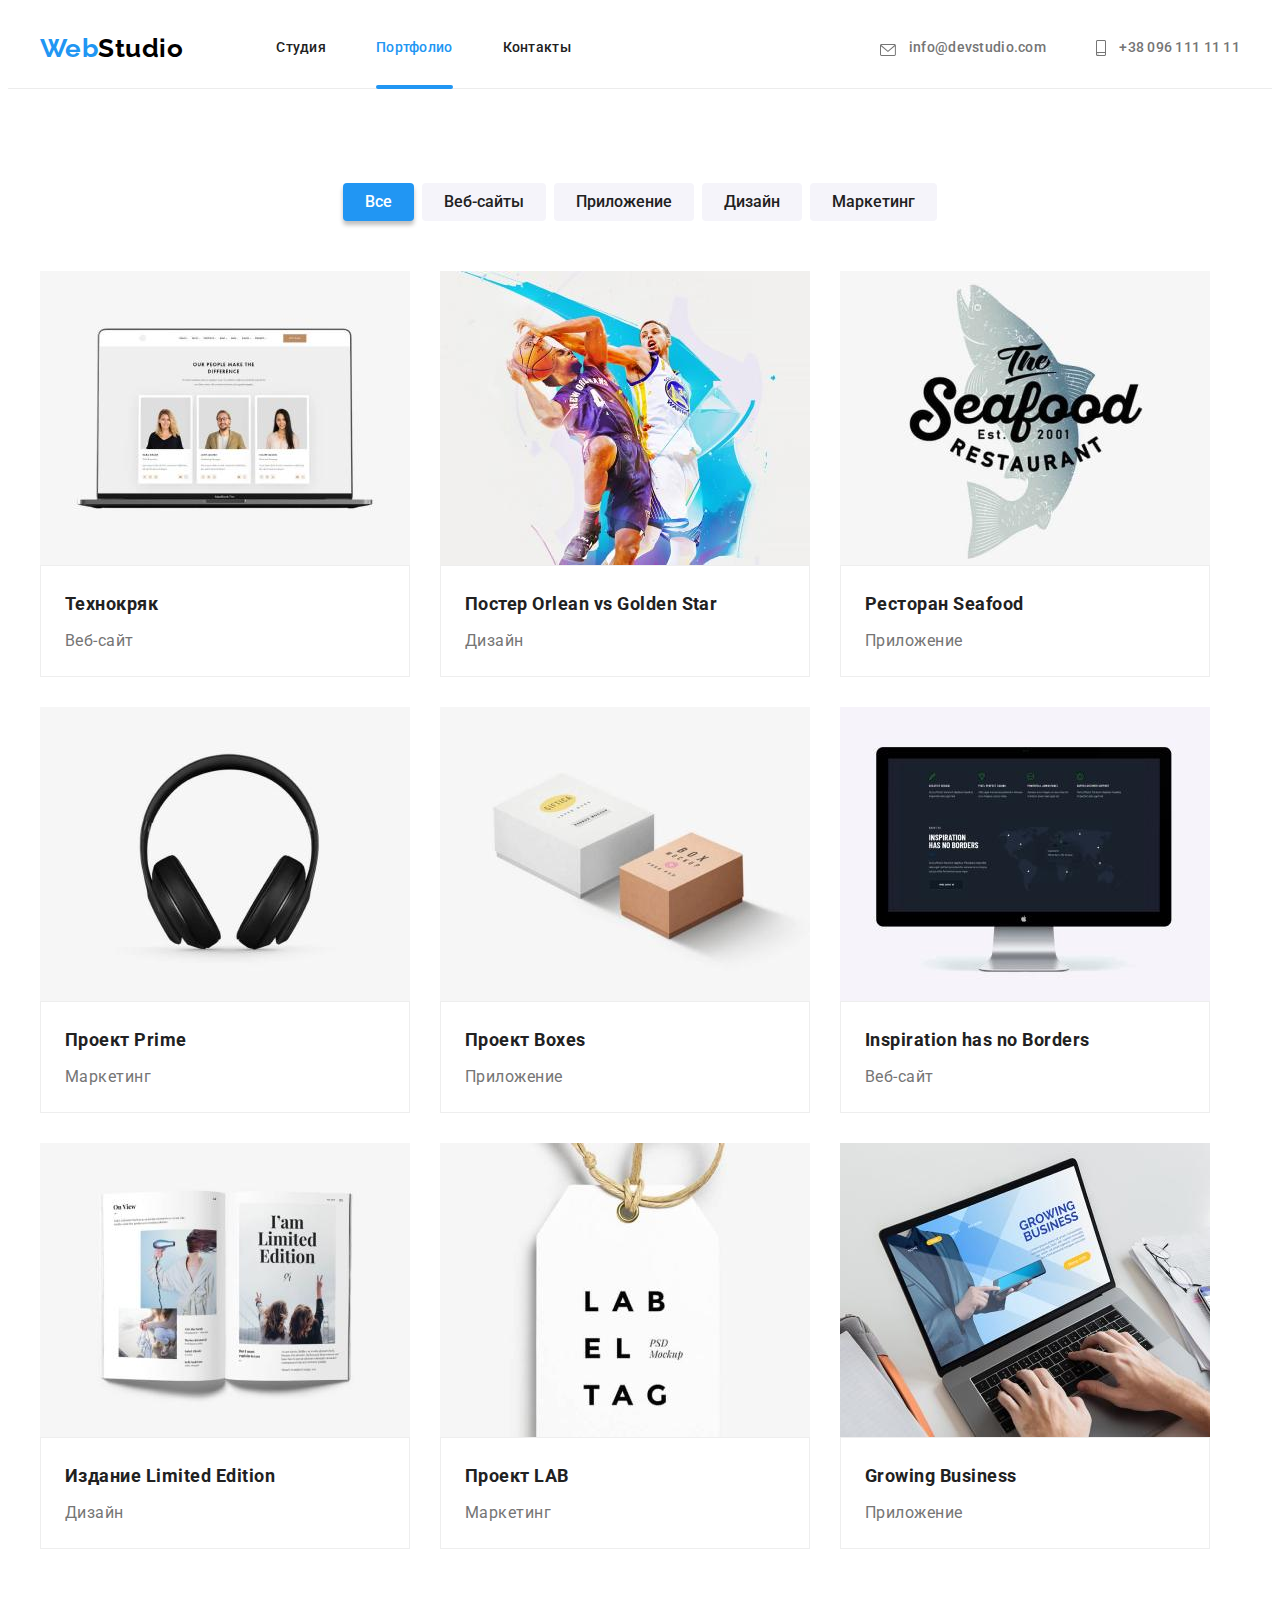
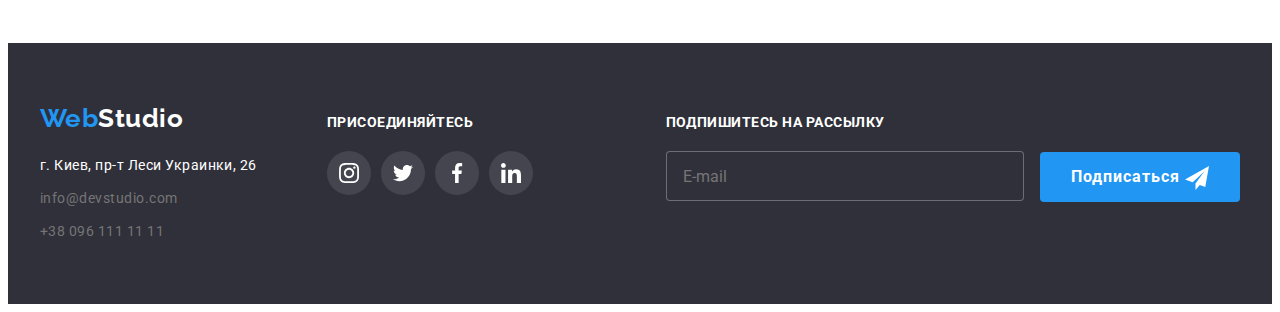
==== portfolio.html @ bf932b96 "Add files via upload" ====
<!DOCTYPE html>
<html lang="ru">

<head>
    <meta charset="UTF-8">
    <meta name="viewport" content="width=device-width, initial-scale=1.0">
    <title>WebStudio</title>
    <link rel="preconnect" href="https://fonts.googleapis.com">
    <link rel="preconnect" href="https://fonts.gstatic.com" crossorigin>
    <link
        href="https://fonts.googleapis.com/css2?family=Raleway:wght@700&family=Roboto:wght@400;500;700;900&display=swap"
        rel="stylesheet">
    <link rel="stylesheet" href="https://cdnjs.cloudflare.com/ajax/libs/modern-normalize/1.1.0/modern-normalize.min.css"
        integrity="sha512-wpPYUAdjBVSE4KJnH1VR1HeZfpl1ub8YT/NKx4PuQ5NmX2tKuGu6U/JRp5y+Y8XG2tV+wKQpNHVUX03MfMFn9Q=="
        crossorigin="anonymous" referrerpolicy="no-referrer" />
    <link rel="stylesheet" href="./css/main.min.css">
</head>

<body>
    <header>

        <div class="container main-menu">
            <nav class="main-nav">
                <a class="logo higher link" href="./index.html">
                    Web<span class="logo-first">Studio</span>
                </a>

                <ul class="site-nav list">
                    <li class="item"><a class="link" href="./index.html">Студия</a></li>
                    <li class="item"><a class="site-nav-current link" href="./portfolio.html">Портфолио</a></li>
                    <li class="item"><a class="link" href="">Контакты</a></li>
                </ul>
            </nav>
            <ul class="auth-nav list">
                <li class="item">
                    <a class="link" href="mailto:info@devstudio.com">
                        <svg class="mail-icon">
                            <use href="./images/sprite.svg#icon-envelope">
                            </use>
                        </svg>
                        info@devstudio.com</a>
                </li>
                <li class="phone item">
                    <a class="link" href="tel:+380961111111">
                        <svg class="phone-icon">
                            <use href="./images/sprite.svg#icon-smartphone">
                            </use>
                        </svg>
                        +38 096 111 11 11</a>
                </li>
            </ul>
        </div>
    </header>
    <main>
        <section class="main-projects">
            <div class="container ">
                <h1 hidden>Примеры проектов</h1>
                <ul class="projects-nav list">
                    <li class="item"><button class="active-btn btn" type="button">Все</button></li>
                    <li class="item"><button class="btn" type="button">Веб-сайты</button></li>
                    <li class="item"><button class="btn" type="button">Приложение</button></li>
                    <li class="item"><button class="btn" type="button">Дизайн</button></li>
                    <li class="item"><button class="btn" type="button">Маркетинг</button></li>
                </ul>
                <ul class="projects list">
                    <li class="item">
                        <a href="" class="link">
                            <div class="projects-item-wrap">
                                <img src="./images/img-11.jpg" alt="Фото трьох человек на екране ноутбука" width="370">
                                <p class="projects-picture-text">Технокряк это современная площадка распространения
                                    коронавируса. Компании используют эту платформу для цифрового шпионажа и атак на
                                    защищённые сервера конкурентов.</p>
                            </div>
                            <div class="projects-text">
                                <h2 class="projects-title">Технокряк</h2>
                                <p class="pre-title">Веб-сайт</p>
                            </div>
                        </a>
                    </li>
                    <li class="item">
                        <a href="" class="link">
                            <div class="projects-item-wrap">
                                <img src="./images/img-12.jpg" alt="Фото двух баскетболистов" width="370">
                                <p class="projects-picture-text">Технокряк это современная площадка распространения
                                    коронавируса. Компании используют эту платформу для цифрового шпионажа и атак на
                                    защищённые сервера конкурентов.</p>
                            </div>
                            <div class="projects-text">
                                <h2 class="projects-title">Постер <span lang="en">Orlean vs Golden Star</span> </h2>
                                <p class="pre-title">Дизайн</p>
                            </div>
                        </a>
                    </li>
                    <li class="item">
                        <a href="" class="link">
                            <div class="projects-item-wrap">
                                <img src="./images/img-13.jpg" alt="Фото логотипа ресторана" width="370">
                                <p class="projects-picture-text">Технокряк это современная площадка распространения
                                    коронавируса. Компании используют эту платформу для цифрового шпионажа и атак на
                                    защищённые сервера конкурентов.</p>
                            </div>
                            <div class="projects-text">
                                <h2 class="projects-title">Ресторан <span lang="en">Seafood</span> </h2>
                                <p class="pre-title">Приложение</p>
                            </div>
                        </a>
                    </li>
                    <li class="item">
                        <a href="" class="link">
                            <div class="projects-item-wrap">
                                <img src="./images/img-14.jpg" alt="Фото наушников" width="370">
                                <p class="projects-picture-text">Технокряк это современная площадка распространения
                                    коронавируса. Компании используют эту платформу для цифрового шпионажа и атак на
                                    защищённые сервера конкурентов.</p>
                            </div>
                            <div class="projects-text">
                                <h2 class="projects-title">Проект <span lang="en">Prime</span></h2>
                                <p class="pre-title">Маркетинг</p>
                            </div>
                        </a>
                    </li>
                    <li class="item">
                        <a href="" class="link">
                            <div class="projects-item-wrap">
                                <img src="./images/img-15.jpg" alt="Фото двух коробок" width="370">
                                <p class="projects-picture-text">Технокряк это современная площадка распространения
                                    коронавируса. Компании используют эту платформу для цифрового шпионажа и атак на
                                    защищённые сервера конкурентов.</p>
                            </div>
                            <div class="projects-text">
                                <h2 class="projects-title">Проект <span lang="en">Boxes</span></h2>
                                <p class="pre-title">Приложение</p>
                            </div>
                        </a>
                    </li>
                    <li class="item">
                        <a href="" class="link">
                            <div class="projects-item-wrap">
                                <img src="./images/img-16.jpg" alt="Фото монитора" width="370">
                                <p class="projects-picture-text">Технокряк это современная площадка распространения
                                    коронавируса. Компании используют эту платформу для цифрового шпионажа и атак на
                                    защищённые сервера конкурентов.</p>
                            </div>
                            <div class="projects-text">
                                <h2 lang="en" class="projects-title">Inspiration has no Borders</h2>
                                <p class="pre-title">Веб-сайт</p>
                            </div>
                        </a>
                    </li>
                    <li class="item">
                        <a href="" class="link">
                            <div class="projects-item-wrap">
                                <img src="./images/img-17.jpg" alt="Фото журнала" width="370">
                                <p class="projects-picture-text">Технокряк это современная площадка распространения
                                    коронавируса. Компании используют эту платформу для цифрового шпионажа и атак на
                                    защищённые сервера конкурентов.</p>
                            </div>
                            <div class="projects-text">
                                <h2 class="projects-title">Издание <span lang="en">Limited Edition</span></h2>
                                <p class="pre-title">Дизайн</p>
                            </div>
                        </a>
                    </li>
                    <li class="item">
                        <a href="" class="link">
                            <div class="projects-item-wrap">
                                <img src="./images/img-18.jpg" alt="Фото бирки" width="370">
                                <p class="projects-picture-text">Технокряк это современная площадка распространения
                                    коронавируса. Компании используют эту платформу для цифрового шпионажа и атак на
                                    защищённые сервера конкурентов.</p>
                            </div>
                            <div class="projects-text">
                                <h2 class="projects-title">Проект <span lang="en">LAB</span></h2>
                                <p class="pre-title">Маркетинг</p>
                            </div>
                        </a>
                    </li>
                    <li class="item">
                        <a href="" class="link">
                            <div class="projects-item-wrap">
                                <img src="./images/img-19.jpg" alt="Фото ноутбука" width="370">
                                <p class="projects-picture-text">Технокряк это современная площадка распространения
                                    коронавируса. Компании используют эту платформу для цифрового шпионажа и атак на
                                    защищённые сервера конкурентов.</p>
                            </div>
                            <div class="projects-text">
                                <h2 lang="en" class="projects-title">Growing Business</h2>
                                <p class="pre-title">Приложение</p>
                            </div>
                        </a>
                    </li>
                </ul>
            </div>
        </section>
    </main>

    <footer>
        <div class=" info container">
            <div class="info-contacs">
                <a class="logo lower link" href="./index.html">
                    Web<span class="logo-second">Studio</span>
                </a>
                <address>
                    <ul class="contacts list">
                        <li class="contacts-item">г. Киев, пр-т Леси Украинки, 26</li>
                        <li><a class="contact-tel link" href="mailto:info@devstudio.com">info@devstudio.com</a></li>
                        <li><a class="link" href="tel:+380961111111">+38 096 111 11 11</a></li>
                    </ul>
                </address>
            </div>
            <div class="join">
                <p class="join-title">присоединяйтесь</p>
                <ul class="join-social list">
                    <li class="join-item">
                        <a href="" class="join-link">
                            <svg class="join-icon">
                                <use href="./images/sprite.svg#icon-instagram">
                                </use>
                            </svg>
                        </a>
                    </li>
                    <li class="join-item">
                        <a href="" class="join-link">
                            <svg class="join-icon">
                                <use href="./images/sprite.svg#icon-twitter">
                                </use>
                            </svg>
                        </a>
                    </li>
                    <li class="join-item">
                        <a href="" class="join-link">
                            <svg class="join-icon">
                                <use href="./images/sprite.svg#icon-facebook">
                                </use>
                            </svg>
                        </a>
                    </li>
                    <li class="join-item">
                        <a href="" class="join-link">
                            <svg class="join-icon">
                                <use href="./images/sprite.svg#icon-linkedin">
                                </use>
                            </svg>
                        </a>
                    </li>
                </ul>

            </div>
            <form class="subscription-form" autocomplete="off">
                <p class="subscription-form-head">Подпишитесь на рассылку</p>
                <input type="email" class="subscription-form-input" name="user-email" placeholder="E-mail" required>
                <button type="submit" class="subscription-form-button">
                    Подписаться
                    <svg class="send-icon">
                        <use href="./images/sprite.svg#icon-icon-send">
                        </use>
                    </svg>
                </button>
            </form>
        </div>
    </footer>
</body>

</html>
---- css/main.min.css ----
:root{--primary-text-color:#757575;--title-text-color:#212121;--accent-color: #2196F3;--primary-background-color: #FFFFFF;--second-background-color: #F5F4FA;--footer-backgroud-color: #2F303A;--black-color: #000000}.visually-hidden{position:absolute;white-space:nowrap;width:1px;height:1px;overflow:hidden;border:0;padding:0;clip:rect(0 0 0 0);clip-path:inset(50%);margin:-1px}body{background-color:var(--primary-background-color);color:var(--primary-text-color);font-family:Roboto, sans-serif;letter-spacing:0.03em}header{border-bottom:1px solid #ECECEC}p,h1,h2,h3,h4,h6{margin:0}img{display:block;max-width:100%;height:auto}.list{padding:0;margin:0;list-style:none}.link{text-decoration:none}.btn{border:none;text-align:center;cursor:pointer}.container{width:1200px;margin:0 auto;padding:0 15px}.modal-btn{position:absolute;border:none;border:1px solid rgba(0,0,0,0.1);background-color:transparent;border-radius:50%;width:30px;height:30px;top:8px;right:8px;display:flex;justify-content:center;align-items:center;transition:border-color 250ms cubic-bezier(0.4, 0, 0.2, 1)}.modal-btn:focus,.modal-btn:hover{fill:var(--accent-color)}.backdrop{position:fixed;width:100vw;height:100vh;left:0;top:0;background-color:rgba(0,0,0,0.2);transition:visibility 250ms cubic-bezier(0.4, 0, 0.2, 1),opacity 250ms cubic-bezier(0.4, 0, 0.2, 1)}.backdrop.is-hidden{visibility:hidden;opacity:0;pointer-events:none}.modal{position:absolute;width:528px;height:581px;background-color:var(--primary-background-color);border-radius:4px;top:50%;left:50%;transform:translate(-50%, -50%);padding:40px}.modal-form{display:flex;flex-direction:column}.modal-form-head{font-weight:bold;font-size:20px;line-height:1.15;text-align:center;color:var(--title-text-color);margin-bottom:12px}.modal-form-field{font-size:12px;line-height:1.17;letter-spacing:0.01em;color:var(--primary-text-color);margin-bottom:10px}.modal-form-wrapper{position:relative;display:block;margin-top:4px}.modal-form-input{width:100%;height:40px;border:1px solid rgba(33,33,33,0.2);box-sizing:border-box;border-radius:4px;padding-left:42px;transition:border-color 250ms cubic-bezier(0.4, 0, 0.2, 1)}.modal-form-input:focus{outline:none;border-color:var(--accent-color)}.modal-form-icon{display:inline-block;position:absolute;top:50%;left:12px;transform:translateY(-50%);transition:fill 250ms cubic-bezier(0.4, 0, 0.2, 1)}.modal-form-input:focus+.modal-form-icon{fill:var(--accent-color)}.modal-form-field.message{margin-bottom:20px}.modal-form-message{width:100%;height:120px;border:1px solid rgba(33,33,33,0.2);box-sizing:border-box;border-radius:4px;resize:none;padding:16px 12px;margin-top:4px;transition:border-color 250ms cubic-bezier(0.4, 0, 0.2, 1)}.modal-form-message::placeholder{color:rgba(117,117,117,0.5)}.modal-form-message:focus{outline:none;border-color:var(--accent-color)}.modal-form-checkbox-label{display:flex;text-align:center;justify-content:center;font-family:inherit;font-size:14px;line-height:1.7;color:var(--primary-text-color);margin-bottom:30px}.modal-form-checkbox-label::before{display:block;justify-content:baseline;content:"";width:16px;height:15px;margin:auto 7px auto 0;border:1px solid var(--title-text-color);border-radius:2px;cursor:pointer}.modal-form-checkbox:checked+.modal-form-checkbox-label::before{border:1px solid var(--accent-color);background-color:var(--accent-color);background-image:url(../images/check.svg);background-size:contain}.modal-form-checkbox:focus+.modal-form-checkbox-label::before{outline:1px solid var(--accent-color)}.modal-form-button{display:inline-block;border:none;width:200px;height:50px;background:var(--accent-color);box-shadow:0px 4px 4px rgba(0,0,0,0.15);border-radius:4px;font-family:inherit;font-weight:bold;font-size:16px;line-height:1.88;letter-spacing:0.06em;color:var(--primary-background-color);padding:10px 55px;margin:0 auto}.modal-form-terms{color:var(--accent-color)}.main-menu{display:flex;align-items:center;justify-content:space-between}.main-nav{display:flex;align-items:center}.logo{color:var(--accent-color);font-family:Raleway, sans-serif;font-weight:bold;font-size:26px;line-height:1.19}.main-menu .higher{display:block;padding-top:24px;padding-bottom:24px}.logo-first{color:var(--black-color)}.logo-second{color:var(--primary-background-color)}.site-nav{display:flex;margin-left:93px}.site-nav .item+.item{margin-left:50px}.site-nav .link{position:relative;display:block;padding-top:32px;padding-bottom:32px;font-family:inherit;font-weight:500;font-size:14px;line-height:1.14;letter-spacing:0.02em;color:var(--title-text-color);transition:color 250ms cubic-bezier(0.4, 0, 0.2, 1)}.site-nav .link:hover,.site-nav .link:focus,.auth-nav .link:hover,.auth-nav .link:focus{color:var(--accent-color)}.site-nav .site-nav-current{color:var(--accent-color)}.site-nav-current::after{content:"";position:absolute;display:block;left:0;bottom:-1px;width:100%;height:4px;background:var(--accent-color);border-radius:2px}.auth-nav{display:flex;margin-right:0;margin-left:auto}.auth-nav .item+.item{margin-left:50px}.auth-nav .link{display:block;padding-top:32px;padding-bottom:32px;font-family:inherit;font-weight:500;font-size:14px;line-height:1.14;letter-spacing:0.02em;color:var(--primary-text-color);transition:color 250ms cubic-bezier(0.4, 0, 0.2, 1)}.mail-icon{width:16px;height:12px;margin-right:10px;fill:currentColor;vertical-align:bottom}.phone-icon{width:10px;height:16px;margin-right:10px;fill:currentColor;vertical-align:top}.hero{padding-top:200px;padding-bottom:200px;max-width:1600px;height:600px;margin-left:auto;margin-right:auto;outline:1px solid black;background-image:linear-gradient(to right, rgba(47,48,58,0.4), rgba(47,48,58,0.4)),url(../images/img-hero.jpg);background-repeat:no-repeat;background-position:center;background-size:cover;background-color:var(--footer-backgroud-color);text-align:center}.hero-title{color:var(--primary-background-color);font-weight:900;font-size:44px;line-height:1.36;text-transform:uppercase;margin-bottom:30px}.hero .btn{display:inline-block;padding:10px 32px;border-radius:4px;min-width:200px;color:var(--primary-background-color);background-color:var(--accent-color);font-family:inherit;font-style:normal;font-weight:bold;font-size:16px;line-height:1.88}.dignity{font-size:14px;line-height:1.71;padding:94px 0}.dignity .list{display:flex;flex-wrap:wrap}.dignity .item{width:270px;margin-right:30px}.dignity .item:last-child{margin-right:0}.dignity-title{color:var(--title-text-color);font-weight:bold;font-size:14px;line-height:1.14;text-transform:uppercase;margin-bottom:10px}.dignity-icon{display:flex;align-items:center;justify-content:center;width:100%;height:120px;background-color:var(--second-background-color);margin-bottom:30px}.antenna-icon,.clock-icon,.diagram-icon,.astonaut-icon{display:flex;width:70px;height:70px}.engage{padding-top:0;padding-bottom:94px}.engage .list{display:flex;flex-wrap:wrap}.engage .item{width:370px;margin-right:30px;position:relative;display:flex}.engage .item:last-child{margin-right:0}.engage-title{margin-top:0;margin-bottom:50px;color:var(--title-text-color);font-weight:bold;font-size:36px;line-height:1.17;text-align:center}.engage-box{position:absolute;width:100%;height:70px;bottom:0;left:0;display:flex;text-align:center;justify-content:center;background-color:rgba(47,48,58,0.8)}.engage-text{font-weight:bold;font-size:14px;line-height:1.14;text-transform:uppercase;margin:auto;color:var(--primary-background-color)}.command{padding-top:94px;padding-bottom:94px;background-color:var(--second-background-color);font-size:16px;line-height:1.19}.command .list{display:flex;flex-wrap:wrap}.command .item{width:calc(100%/4-30px);margin-right:30px;text-align:center}.command .item:last-child{margin-right:0}.command-title{margin-bottom:50px;color:var(--title-text-color);font-weight:bold;font-size:36px;line-height:1.67;text-align:center}.command-data{padding:30px 0;background-color:var(--primary-background-color);box-shadow:0px 1px 3px rgba(0,0,0,0.12),0px 1px 1px rgba(0,0,0,0.14),0px 2px 1px rgba(0,0,0,0.2);border-radius:0px 0px 4px 4px}.command-title-item{margin-bottom:10px;color:var(--title-text-color);font-weight:500;font-size:16px;line-height:1.19}.command-data .pre-title{margin-bottom:16px}.command-social{display:flex;justify-content:center}.social-item{width:44px;height:44px;margin-right:10px}.social-item:last-child{margin-right:0}.social-icon{width:20px;height:20px;fill:currentColor}.social-link{width:100%;height:100%;border-radius:50%;background-color:var(--primary-background-color);color:#AFB1B8;display:flex;align-items:center;justify-content:center;transition:color 250ms cubic-bezier(0.4, 0, 0.2, 1),background-color 250ms cubic-bezier(0.4, 0, 0.2, 1)}.social-link:hover,.social-link:focus{background-color:var(--accent-color);color:var(--primary-background-color)}.client{padding-top:94px;padding-bottom:94px}.client-title{margin-bottom:50px;color:var(--title-text-color);font-weight:bold;font-size:36px;line-height:1.17;text-align:center}.client-list{display:flex;justify-content:center}.client-item{width:170px;height:92px;margin-right:30px;border:1px solid #AFB1B8;border-radius:4px}.client-item:last-child{margin-right:0}.company-link{width:100%;height:100%;background-color:var(--primary-background-color);display:flex;align-items:center;justify-content:center;transition:fill 250ms cubic-bezier(0.4, 0, 0.2, 1),border 250ms cubic-bezier(0.4, 0, 0.2, 1)}.company-link:hover,.company-link:focus{border:1px solid var(--accent-color);border-radius:4px}.company-icon{width:106px;height:60px;fill:#AFB1B8}.company-link:hover .company-icon,.company-link:focus .company-icon{fill:var(--accent-color)}.main-projects{padding-top:94px;padding-bottom:94px}.projects-nav{display:flex;justify-content:center;margin-bottom:50px}.projects-nav .btn{display:inline-block;border-radius:4px;padding:6px 22px;color:var(--title-text-color);background-color:var(--second-background-color);font-family:inherit;font-weight:500;font-size:16px;line-height:1.63;transition:color 250ms cubic-bezier(0.4, 0, 0.2, 1),background-color 250ms cubic-bezier(0.4, 0, 0.2, 1),box-shadow 250ms cubic-bezier(0.4, 0, 0.2, 1)}.projects-nav .item+.item{margin-left:8px}.projects-nav .active-btn,.projects-nav .btn:hover,.projects-nav .btn:focus{background-color:var(--accent-color);color:var(--primary-background-color);box-shadow:0px 4px 4px rgba(0,0,0,0.25)}.projects{display:flex;flex-wrap:wrap;font-size:16px;line-height:1.87}.projects .item{width:calc(100%/3-30px);margin-right:30px;margin-bottom:30px}.projects .item:nth-child(3n){margin-right:0}.projects .item:nth-last-child(-n+3){margin-bottom:0}.projects .link{display:inline-block;transition:box-shadow 250ms cubic-bezier(0.4, 0, 0.2, 1)}.projects .link:hover,.projects .link:focus{box-shadow:0px 4px 4px rgba(0,0,0,0.25)}.projects .link:focus .projects-picture-text,.projects .link:hover .projects-picture-text{transform:translateY(0)}.projects-text{padding:20px 24px;border:1px solid #EEEEEE}.projects-title{margin-bottom:4px;color:var(--title-text-color);font-family:inherit;font-weight:bold;font-size:18px;line-height:2}.projects .pre-title{font-family:inherit;font-size:16px;line-height:1.88;color:var(--primary-text-color)}.projects-item-wrap{position:relative;overflow:hidden}.projects-picture-text{position:absolute;top:0;left:0;font-family:Roboto;font-size:18px;line-height:1.56;color:var(--primary-background-color);background-color:rgba(33,150,243,0.9);height:100%;padding:63px 24px;transform:translateY(101%);transition:transform 250ms cubic-bezier(0.4, 0, 0.2, 1)}footer{padding:60px 0;background-color:var(--footer-backgroud-color)}.info-contacs .lower{display:block;margin-bottom:20px}address{font-style:normal}.info{display:flex;align-items:baseline}.contacts{font-family:inherit;font-size:14px;line-height:1.71}.contacts-item{color:var(--primary-background-color);margin-bottom:9px}.contacts .link{display:block;color:var(--primary-background-color) 60%;transition:color 250ms cubic-bezier(0.4, 0, 0.2, 1)}.contacts .link:hover,.contacts .link:focus{color:var(--accent-color)}.contact-tel{margin-bottom:9px}.join{display:block;justify-content:center;align-items:center;margin-left:70px}.join-title{font-family:Roboto;font-weight:bold;font-size:14px;line-height:1.14;text-transform:uppercase;color:var(--primary-background-color);margin-bottom:20px}.join-social{display:flex}.join-item{width:44px;height:44px;margin-right:10px}.join-item:last-child{margin-right:0}.join-icon{width:20px;height:20px;fill:var(--primary-background-color)}.join-link{width:100%;height:100%;border-radius:50%;background-color:rgba(255,255,255,0.1);display:flex;align-items:center;justify-content:center;transition:background-color 250ms cubic-bezier(0.4, 0, 0.2, 1)}.join-link:hover,.join-link:focus{background-color:var(--accent-color)}.subscription-form{display:block;margin-right:0;margin-left:auto}.subscription-form-head{font-family:inherit;font-weight:bold;font-size:14px;line-height:1.14;text-transform:uppercase;color:var(--primary-background-color);margin-bottom:20px}.subscription-form-input{width:358px;height:50px;padding:15px 16px;margin-right:12px;font-family:inherit;font-size:16px;line-height:1.25;color:rgba(255,255,255,0.6);background-color:var(--footer-backgroud-color);border:1px solid rgba(255,255,255,0.3);box-sizing:border-box;border-radius:4px}.subscription-form-input:hover{border:1px solid var(--accent-color)}.subscription-form-button{width:200px;height:50px;border:none;border-radius:4px;font-family:inherit;font-weight:bold;font-size:16px;line-height:1.88;letter-spacing:0.06em;color:var(--primary-background-color);background-color:var(--accent-color)}.send-icon{width:24px;height:24px;fill:var(--primary-background-color);vertical-align:middle}
/*# sourceMappingURL=main.min.css.map */
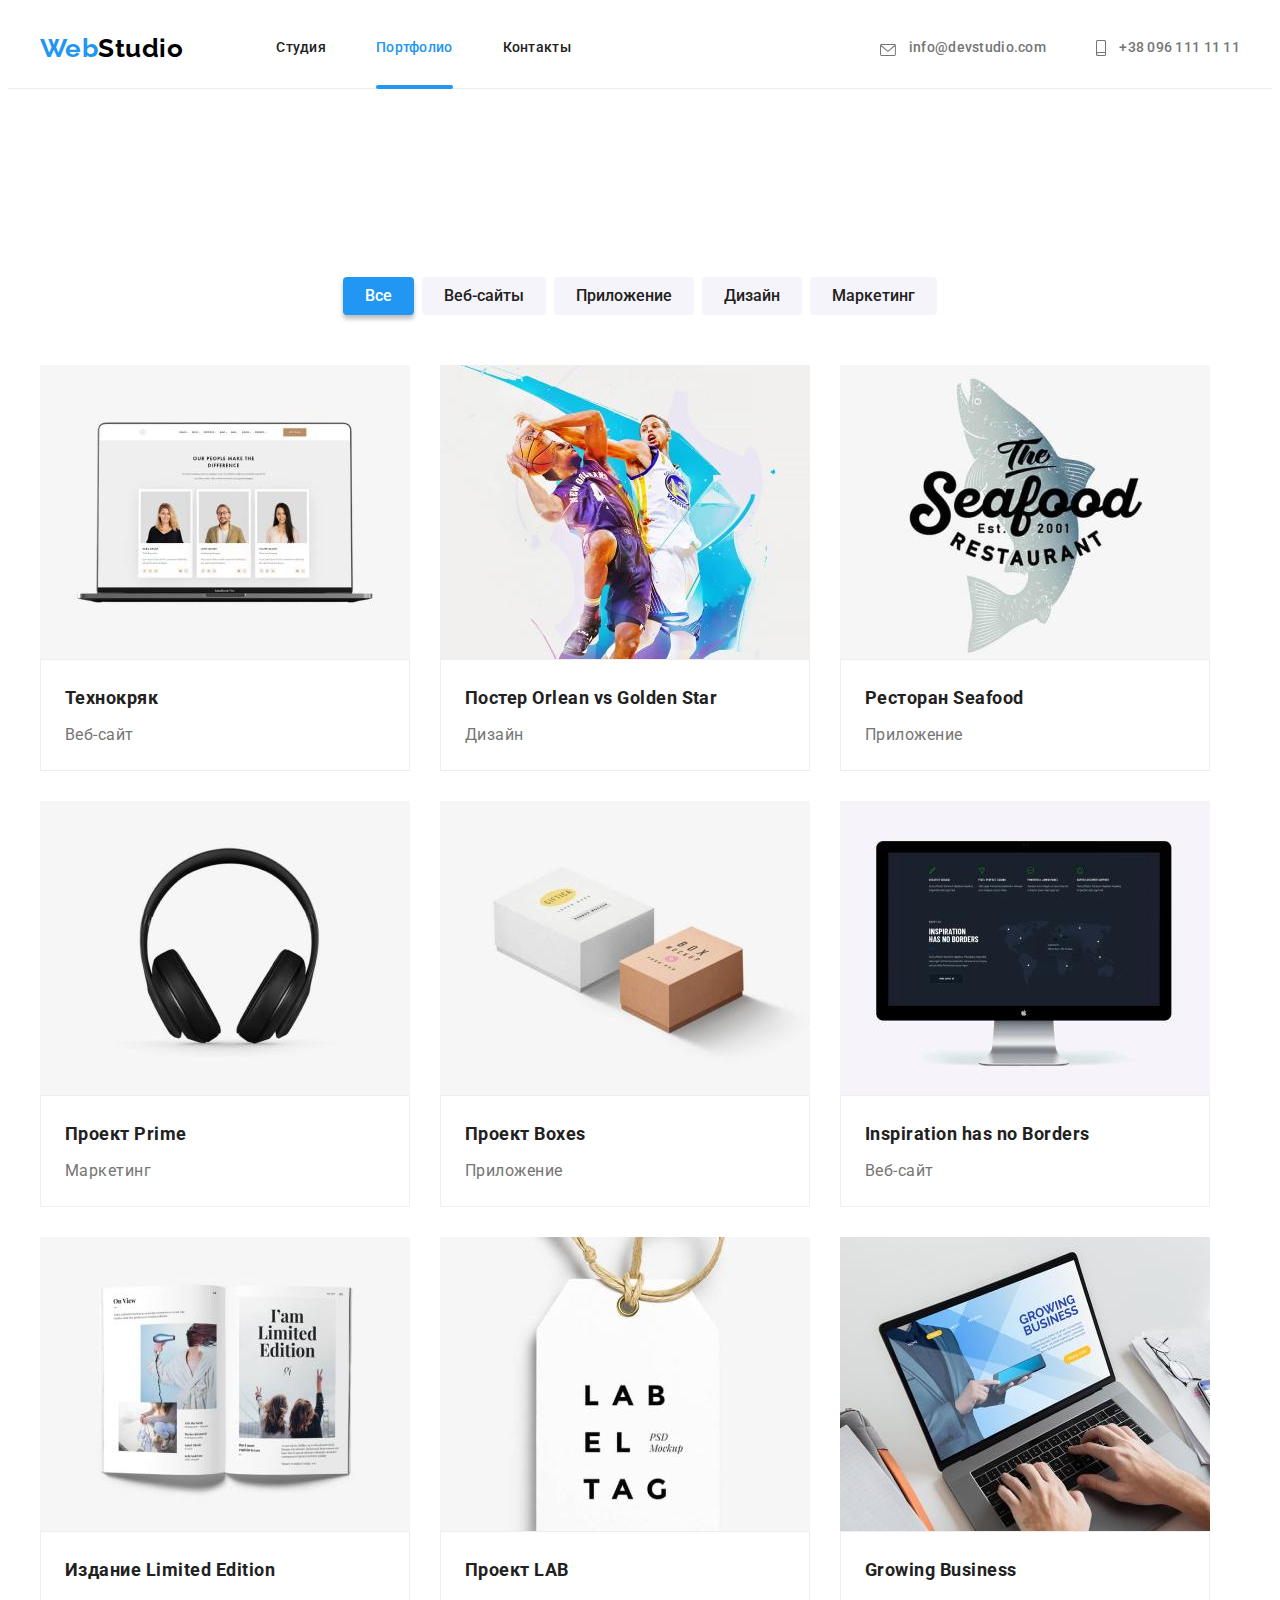
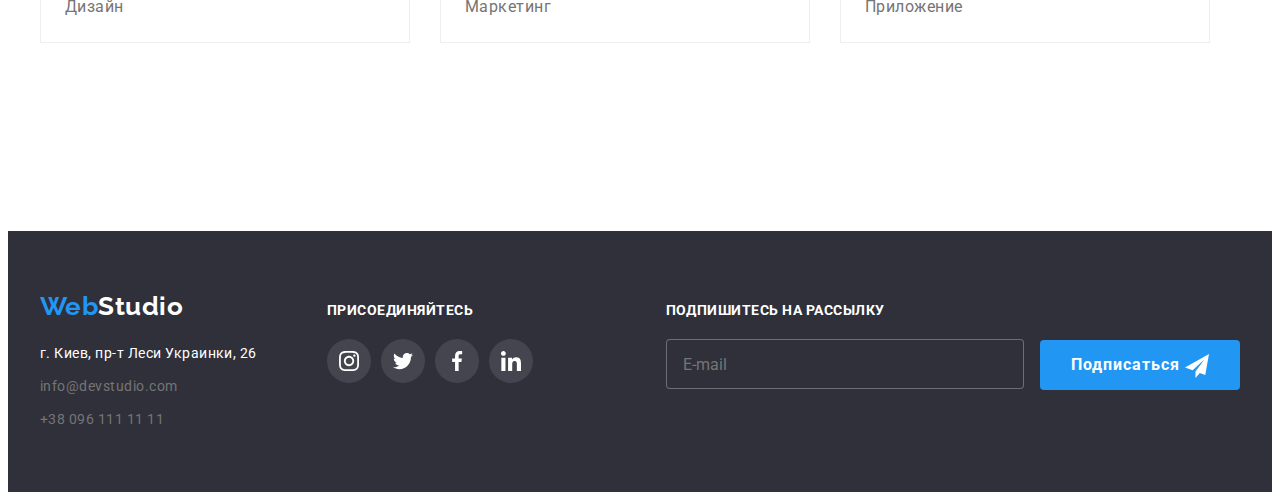
==== commit 550ab69c: "написание БЕМ" ====
--- a/portfolio.html
+++ b/portfolio.html
@@ -53,139 +53,139 @@
     </header>
     <main>
         <section class="main-projects">
-            <div class="container ">
+            <div class="container main-projects">
                 <h1 hidden>Примеры проектов</h1>
-                <ul class="projects-nav list">
-                    <li class="item"><button class="active-btn btn" type="button">Все</button></li>
-                    <li class="item"><button class="btn" type="button">Веб-сайты</button></li>
-                    <li class="item"><button class="btn" type="button">Приложение</button></li>
-                    <li class="item"><button class="btn" type="button">Дизайн</button></li>
-                    <li class="item"><button class="btn" type="button">Маркетинг</button></li>
-                </ul>
-                <ul class="projects list">
-                    <li class="item">
-                        <a href="" class="link">
-                            <div class="projects-item-wrap">
+                <ul class="main-projects__nav list">
+                    <li class="main-projects__item"><button class="main-projects__btn--active btn" type="button">Все</button></li>
+                    <li class="main-projects__item"><button class="main-projects__btn btn" type="button">Веб-сайты</button></li>
+                    <li class="main-projects__item"><button class="main-projects__btn btn" type="button">Приложение</button></li>
+                    <li class="main-projects__item"><button class="main-projects__btn btn" type="button">Дизайн</button></li>
+                    <li class="main-projects__item"><button class="main-projects__btn btn" type="button">Маркетинг</button></li>
+                </ul>
+                <ul class="main-projects__card list">
+                    <li class="main-projects__card-item">
+                        <a href="" class="main-projects__card-link link">
+                            <div class="main-projects__item-wrap">
                                 <img src="./images/img-11.jpg" alt="Фото трьох человек на екране ноутбука" width="370">
-                                <p class="projects-picture-text">Технокряк это современная площадка распространения
-                                    коронавируса. Компании используют эту платформу для цифрового шпионажа и атак на
-                                    защищённые сервера конкурентов.</p>
-                            </div>
-                            <div class="projects-text">
-                                <h2 class="projects-title">Технокряк</h2>
-                                <p class="pre-title">Веб-сайт</p>
-                            </div>
-                        </a>
-                    </li>
-                    <li class="item">
-                        <a href="" class="link">
-                            <div class="projects-item-wrap">
+                                <p class="main-projects__picture-text">Технокряк это современная площадка распространения
+                                    коронавируса. Компании используют эту платформу для цифрового шпионажа и атак на
+                                    защищённые сервера конкурентов.</p>
+                            </div>
+                            <div class="main-projects__text">
+                                <h2 class="main-projects__title">Технокряк</h2>
+                                <p class="main-projects__pre-title">Веб-сайт</p>
+                            </div>
+                        </a>
+                    </li>
+                    <li class="main-projects__card-item">
+                        <a href="" class="main-projects__card-link link">
+                            <div class="main-projects__item-wrap">
                                 <img src="./images/img-12.jpg" alt="Фото двух баскетболистов" width="370">
-                                <p class="projects-picture-text">Технокряк это современная площадка распространения
-                                    коронавируса. Компании используют эту платформу для цифрового шпионажа и атак на
-                                    защищённые сервера конкурентов.</p>
-                            </div>
-                            <div class="projects-text">
-                                <h2 class="projects-title">Постер <span lang="en">Orlean vs Golden Star</span> </h2>
-                                <p class="pre-title">Дизайн</p>
-                            </div>
-                        </a>
-                    </li>
-                    <li class="item">
-                        <a href="" class="link">
-                            <div class="projects-item-wrap">
+                                <p class="main-projects__picture-text">Технокряк это современная площадка распространения
+                                    коронавируса. Компании используют эту платформу для цифрового шпионажа и атак на
+                                    защищённые сервера конкурентов.</p>
+                            </div>
+                            <div class="main-projects__text">
+                                <h2 class="main-projects__title">Постер <span lang="en">Orlean vs Golden Star</span> </h2>
+                                <p class="main-projects__pre-title">Дизайн</p>
+                            </div>
+                        </a>
+                    </li>
+                    <li class="main-projects__card-item">
+                        <a href="" class="main-projects__card-link link">
+                            <div class="main-projects__item-wrap">
                                 <img src="./images/img-13.jpg" alt="Фото логотипа ресторана" width="370">
-                                <p class="projects-picture-text">Технокряк это современная площадка распространения
-                                    коронавируса. Компании используют эту платформу для цифрового шпионажа и атак на
-                                    защищённые сервера конкурентов.</p>
-                            </div>
-                            <div class="projects-text">
-                                <h2 class="projects-title">Ресторан <span lang="en">Seafood</span> </h2>
-                                <p class="pre-title">Приложение</p>
-                            </div>
-                        </a>
-                    </li>
-                    <li class="item">
-                        <a href="" class="link">
-                            <div class="projects-item-wrap">
+                                <p class="main-projects__picture-text">Технокряк это современная площадка распространения
+                                    коронавируса. Компании используют эту платформу для цифрового шпионажа и атак на
+                                    защищённые сервера конкурентов.</p>
+                            </div>
+                            <div class="main-projects__text">
+                                <h2 class="main-projects__title">Ресторан <span lang="en">Seafood</span> </h2>
+                                <p class="main-projects__pre-title">Приложение</p>
+                            </div>
+                        </a>
+                    </li>
+                    <li class="main-projects__card-item">
+                        <a href="" class="main-projects__card-link link">
+                            <div class="main-projects__item-wrap">
                                 <img src="./images/img-14.jpg" alt="Фото наушников" width="370">
-                                <p class="projects-picture-text">Технокряк это современная площадка распространения
-                                    коронавируса. Компании используют эту платформу для цифрового шпионажа и атак на
-                                    защищённые сервера конкурентов.</p>
-                            </div>
-                            <div class="projects-text">
-                                <h2 class="projects-title">Проект <span lang="en">Prime</span></h2>
-                                <p class="pre-title">Маркетинг</p>
-                            </div>
-                        </a>
-                    </li>
-                    <li class="item">
-                        <a href="" class="link">
-                            <div class="projects-item-wrap">
+                                <p class="main-projects__picture-text">Технокряк это современная площадка распространения
+                                    коронавируса. Компании используют эту платформу для цифрового шпионажа и атак на
+                                    защищённые сервера конкурентов.</p>
+                            </div>
+                            <div class="main-projects__text">
+                                <h2 class="main-projects__title">Проект <span lang="en">Prime</span></h2>
+                                <p class="main-projects__pre-title">Маркетинг</p>
+                            </div>
+                        </a>
+                    </li>
+                    <li class="main-projects__card-item">
+                        <a href="" class="main-projects__card-link link">
+                            <div class="main-projects__item-wrap">
                                 <img src="./images/img-15.jpg" alt="Фото двух коробок" width="370">
-                                <p class="projects-picture-text">Технокряк это современная площадка распространения
-                                    коронавируса. Компании используют эту платформу для цифрового шпионажа и атак на
-                                    защищённые сервера конкурентов.</p>
-                            </div>
-                            <div class="projects-text">
-                                <h2 class="projects-title">Проект <span lang="en">Boxes</span></h2>
-                                <p class="pre-title">Приложение</p>
-                            </div>
-                        </a>
-                    </li>
-                    <li class="item">
-                        <a href="" class="link">
-                            <div class="projects-item-wrap">
+                                <p class="main-projects__picture-text">Технокряк это современная площадка распространения
+                                    коронавируса. Компании используют эту платформу для цифрового шпионажа и атак на
+                                    защищённые сервера конкурентов.</p>
+                            </div>
+                            <div class="main-projects__text">
+                                <h2 class="main-projects__title">Проект <span lang="en">Boxes</span></h2>
+                                <p class="main-projects__pre-title">Приложение</p>
+                            </div>
+                        </a>
+                    </li>
+                    <li class="main-projects__card-item">
+                        <a href="" class="main-projects__card-link link">
+                            <div class="main-projects__item-wrap">
                                 <img src="./images/img-16.jpg" alt="Фото монитора" width="370">
-                                <p class="projects-picture-text">Технокряк это современная площадка распространения
-                                    коронавируса. Компании используют эту платформу для цифрового шпионажа и атак на
-                                    защищённые сервера конкурентов.</p>
-                            </div>
-                            <div class="projects-text">
-                                <h2 lang="en" class="projects-title">Inspiration has no Borders</h2>
-                                <p class="pre-title">Веб-сайт</p>
-                            </div>
-                        </a>
-                    </li>
-                    <li class="item">
-                        <a href="" class="link">
-                            <div class="projects-item-wrap">
+                                <p class="main-projects__picture-text">Технокряк это современная площадка распространения
+                                    коронавируса. Компании используют эту платформу для цифрового шпионажа и атак на
+                                    защищённые сервера конкурентов.</p>
+                            </div>
+                            <div class="main-projects__text">
+                                <h2 lang="en" class="main-projects__title">Inspiration has no Borders</h2>
+                                <p class="main-projects__pre-title">Веб-сайт</p>
+                            </div>
+                        </a>
+                    </li>
+                    <li class="main-projects__card-item">
+                        <a href="" class="main-projects__card-link link">
+                            <div class="main-projects__item-wrap">
                                 <img src="./images/img-17.jpg" alt="Фото журнала" width="370">
-                                <p class="projects-picture-text">Технокряк это современная площадка распространения
-                                    коронавируса. Компании используют эту платформу для цифрового шпионажа и атак на
-                                    защищённые сервера конкурентов.</p>
-                            </div>
-                            <div class="projects-text">
-                                <h2 class="projects-title">Издание <span lang="en">Limited Edition</span></h2>
-                                <p class="pre-title">Дизайн</p>
-                            </div>
-                        </a>
-                    </li>
-                    <li class="item">
-                        <a href="" class="link">
-                            <div class="projects-item-wrap">
+                                <p class="main-projects__picture-text">Технокряк это современная площадка распространения
+                                    коронавируса. Компании используют эту платформу для цифрового шпионажа и атак на
+                                    защищённые сервера конкурентов.</p>
+                            </div>
+                            <div class="main-projects__text">
+                                <h2 class="main-projects__title">Издание <span lang="en">Limited Edition</span></h2>
+                                <p class="main-projects__pre-title">Дизайн</p>
+                            </div>
+                        </a>
+                    </li>
+                    <li class="main-projects__card-item">
+                        <a href="" class="main-projects__card-link link">
+                            <div class="main-projects__item-wrap">
                                 <img src="./images/img-18.jpg" alt="Фото бирки" width="370">
-                                <p class="projects-picture-text">Технокряк это современная площадка распространения
-                                    коронавируса. Компании используют эту платформу для цифрового шпионажа и атак на
-                                    защищённые сервера конкурентов.</p>
-                            </div>
-                            <div class="projects-text">
-                                <h2 class="projects-title">Проект <span lang="en">LAB</span></h2>
-                                <p class="pre-title">Маркетинг</p>
-                            </div>
-                        </a>
-                    </li>
-                    <li class="item">
-                        <a href="" class="link">
-                            <div class="projects-item-wrap">
+                                <p class="main-projects__picture-text">Технокряк это современная площадка распространения
+                                    коронавируса. Компании используют эту платформу для цифрового шпионажа и атак на
+                                    защищённые сервера конкурентов.</p>
+                            </div>
+                            <div class="main-projects__text">
+                                <h2 class="main-projects__title">Проект <span lang="en">LAB</span></h2>
+                                <p class="main-projects__pre-title">Маркетинг</p>
+                            </div>
+                        </a>
+                    </li>
+                    <li class="main-projects__card-item">
+                        <a href="" class="main-projects__card-link link">
+                            <div class="main-projects__item-wrap">
                                 <img src="./images/img-19.jpg" alt="Фото ноутбука" width="370">
-                                <p class="projects-picture-text">Технокряк это современная площадка распространения
-                                    коронавируса. Компании используют эту платформу для цифрового шпионажа и атак на
-                                    защищённые сервера конкурентов.</p>
-                            </div>
-                            <div class="projects-text">
-                                <h2 lang="en" class="projects-title">Growing Business</h2>
-                                <p class="pre-title">Приложение</p>
+                                <p class="main-projects__picture-text">Технокряк это современная площадка распространения
+                                    коронавируса. Компании используют эту платформу для цифрового шпионажа и атак на
+                                    защищённые сервера конкурентов.</p>
+                            </div>
+                            <div class="main-projects__text">
+                                <h2 lang="en" class="main-projects__title">Growing Business</h2>
+                                <p class="main-projects__pre-title">Приложение</p>
                             </div>
                         </a>
                     </li>
--- a/css/main.min.css
+++ b/css/main.min.css
@@ -1,2 +1,2 @@
-:root{--primary-text-color:#757575;--title-text-color:#212121;--accent-color: #2196F3;--primary-background-color: #FFFFFF;--second-background-color: #F5F4FA;--footer-backgroud-color: #2F303A;--black-color: #000000}.visually-hidden{position:absolute;white-space:nowrap;width:1px;height:1px;overflow:hidden;border:0;padding:0;clip:rect(0 0 0 0);clip-path:inset(50%);margin:-1px}body{background-color:var(--primary-background-color);color:var(--primary-text-color);font-family:Roboto, sans-serif;letter-spacing:0.03em}header{border-bottom:1px solid #ECECEC}p,h1,h2,h3,h4,h6{margin:0}img{display:block;max-width:100%;height:auto}.list{padding:0;margin:0;list-style:none}.link{text-decoration:none}.btn{border:none;text-align:center;cursor:pointer}.container{width:1200px;margin:0 auto;padding:0 15px}.modal-btn{position:absolute;border:none;border:1px solid rgba(0,0,0,0.1);background-color:transparent;border-radius:50%;width:30px;height:30px;top:8px;right:8px;display:flex;justify-content:center;align-items:center;transition:border-color 250ms cubic-bezier(0.4, 0, 0.2, 1)}.modal-btn:focus,.modal-btn:hover{fill:var(--accent-color)}.backdrop{position:fixed;width:100vw;height:100vh;left:0;top:0;background-color:rgba(0,0,0,0.2);transition:visibility 250ms cubic-bezier(0.4, 0, 0.2, 1),opacity 250ms cubic-bezier(0.4, 0, 0.2, 1)}.backdrop.is-hidden{visibility:hidden;opacity:0;pointer-events:none}.modal{position:absolute;width:528px;height:581px;background-color:var(--primary-background-color);border-radius:4px;top:50%;left:50%;transform:translate(-50%, -50%);padding:40px}.modal-form{display:flex;flex-direction:column}.modal-form-head{font-weight:bold;font-size:20px;line-height:1.15;text-align:center;color:var(--title-text-color);margin-bottom:12px}.modal-form-field{font-size:12px;line-height:1.17;letter-spacing:0.01em;color:var(--primary-text-color);margin-bottom:10px}.modal-form-wrapper{position:relative;display:block;margin-top:4px}.modal-form-input{width:100%;height:40px;border:1px solid rgba(33,33,33,0.2);box-sizing:border-box;border-radius:4px;padding-left:42px;transition:border-color 250ms cubic-bezier(0.4, 0, 0.2, 1)}.modal-form-input:focus{outline:none;border-color:var(--accent-color)}.modal-form-icon{display:inline-block;position:absolute;top:50%;left:12px;transform:translateY(-50%);transition:fill 250ms cubic-bezier(0.4, 0, 0.2, 1)}.modal-form-input:focus+.modal-form-icon{fill:var(--accent-color)}.modal-form-field.message{margin-bottom:20px}.modal-form-message{width:100%;height:120px;border:1px solid rgba(33,33,33,0.2);box-sizing:border-box;border-radius:4px;resize:none;padding:16px 12px;margin-top:4px;transition:border-color 250ms cubic-bezier(0.4, 0, 0.2, 1)}.modal-form-message::placeholder{color:rgba(117,117,117,0.5)}.modal-form-message:focus{outline:none;border-color:var(--accent-color)}.modal-form-checkbox-label{display:flex;text-align:center;justify-content:center;font-family:inherit;font-size:14px;line-height:1.7;color:var(--primary-text-color);margin-bottom:30px}.modal-form-checkbox-label::before{display:block;justify-content:baseline;content:"";width:16px;height:15px;margin:auto 7px auto 0;border:1px solid var(--title-text-color);border-radius:2px;cursor:pointer}.modal-form-checkbox:checked+.modal-form-checkbox-label::before{border:1px solid var(--accent-color);background-color:var(--accent-color);background-image:url(../images/check.svg);background-size:contain}.modal-form-checkbox:focus+.modal-form-checkbox-label::before{outline:1px solid var(--accent-color)}.modal-form-button{display:inline-block;border:none;width:200px;height:50px;background:var(--accent-color);box-shadow:0px 4px 4px rgba(0,0,0,0.15);border-radius:4px;font-family:inherit;font-weight:bold;font-size:16px;line-height:1.88;letter-spacing:0.06em;color:var(--primary-background-color);padding:10px 55px;margin:0 auto}.modal-form-terms{color:var(--accent-color)}.main-menu{display:flex;align-items:center;justify-content:space-between}.main-nav{display:flex;align-items:center}.logo{color:var(--accent-color);font-family:Raleway, sans-serif;font-weight:bold;font-size:26px;line-height:1.19}.main-menu .higher{display:block;padding-top:24px;padding-bottom:24px}.logo-first{color:var(--black-color)}.logo-second{color:var(--primary-background-color)}.site-nav{display:flex;margin-left:93px}.site-nav .item+.item{margin-left:50px}.site-nav .link{position:relative;display:block;padding-top:32px;padding-bottom:32px;font-family:inherit;font-weight:500;font-size:14px;line-height:1.14;letter-spacing:0.02em;color:var(--title-text-color);transition:color 250ms cubic-bezier(0.4, 0, 0.2, 1)}.site-nav .link:hover,.site-nav .link:focus,.auth-nav .link:hover,.auth-nav .link:focus{color:var(--accent-color)}.site-nav .site-nav-current{color:var(--accent-color)}.site-nav-current::after{content:"";position:absolute;display:block;left:0;bottom:-1px;width:100%;height:4px;background:var(--accent-color);border-radius:2px}.auth-nav{display:flex;margin-right:0;margin-left:auto}.auth-nav .item+.item{margin-left:50px}.auth-nav .link{display:block;padding-top:32px;padding-bottom:32px;font-family:inherit;font-weight:500;font-size:14px;line-height:1.14;letter-spacing:0.02em;color:var(--primary-text-color);transition:color 250ms cubic-bezier(0.4, 0, 0.2, 1)}.mail-icon{width:16px;height:12px;margin-right:10px;fill:currentColor;vertical-align:bottom}.phone-icon{width:10px;height:16px;margin-right:10px;fill:currentColor;vertical-align:top}.hero{padding-top:200px;padding-bottom:200px;max-width:1600px;height:600px;margin-left:auto;margin-right:auto;outline:1px solid black;background-image:linear-gradient(to right, rgba(47,48,58,0.4), rgba(47,48,58,0.4)),url(../images/img-hero.jpg);background-repeat:no-repeat;background-position:center;background-size:cover;background-color:var(--footer-backgroud-color);text-align:center}.hero-title{color:var(--primary-background-color);font-weight:900;font-size:44px;line-height:1.36;text-transform:uppercase;margin-bottom:30px}.hero .btn{display:inline-block;padding:10px 32px;border-radius:4px;min-width:200px;color:var(--primary-background-color);background-color:var(--accent-color);font-family:inherit;font-style:normal;font-weight:bold;font-size:16px;line-height:1.88}.dignity{font-size:14px;line-height:1.71;padding:94px 0}.dignity .list{display:flex;flex-wrap:wrap}.dignity .item{width:270px;margin-right:30px}.dignity .item:last-child{margin-right:0}.dignity-title{color:var(--title-text-color);font-weight:bold;font-size:14px;line-height:1.14;text-transform:uppercase;margin-bottom:10px}.dignity-icon{display:flex;align-items:center;justify-content:center;width:100%;height:120px;background-color:var(--second-background-color);margin-bottom:30px}.antenna-icon,.clock-icon,.diagram-icon,.astonaut-icon{display:flex;width:70px;height:70px}.engage{padding-top:0;padding-bottom:94px}.engage .list{display:flex;flex-wrap:wrap}.engage .item{width:370px;margin-right:30px;position:relative;display:flex}.engage .item:last-child{margin-right:0}.engage-title{margin-top:0;margin-bottom:50px;color:var(--title-text-color);font-weight:bold;font-size:36px;line-height:1.17;text-align:center}.engage-box{position:absolute;width:100%;height:70px;bottom:0;left:0;display:flex;text-align:center;justify-content:center;background-color:rgba(47,48,58,0.8)}.engage-text{font-weight:bold;font-size:14px;line-height:1.14;text-transform:uppercase;margin:auto;color:var(--primary-background-color)}.command{padding-top:94px;padding-bottom:94px;background-color:var(--second-background-color);font-size:16px;line-height:1.19}.command .list{display:flex;flex-wrap:wrap}.command .item{width:calc(100%/4-30px);margin-right:30px;text-align:center}.command .item:last-child{margin-right:0}.command-title{margin-bottom:50px;color:var(--title-text-color);font-weight:bold;font-size:36px;line-height:1.67;text-align:center}.command-data{padding:30px 0;background-color:var(--primary-background-color);box-shadow:0px 1px 3px rgba(0,0,0,0.12),0px 1px 1px rgba(0,0,0,0.14),0px 2px 1px rgba(0,0,0,0.2);border-radius:0px 0px 4px 4px}.command-title-item{margin-bottom:10px;color:var(--title-text-color);font-weight:500;font-size:16px;line-height:1.19}.command-data .pre-title{margin-bottom:16px}.command-social{display:flex;justify-content:center}.social-item{width:44px;height:44px;margin-right:10px}.social-item:last-child{margin-right:0}.social-icon{width:20px;height:20px;fill:currentColor}.social-link{width:100%;height:100%;border-radius:50%;background-color:var(--primary-background-color);color:#AFB1B8;display:flex;align-items:center;justify-content:center;transition:color 250ms cubic-bezier(0.4, 0, 0.2, 1),background-color 250ms cubic-bezier(0.4, 0, 0.2, 1)}.social-link:hover,.social-link:focus{background-color:var(--accent-color);color:var(--primary-background-color)}.client{padding-top:94px;padding-bottom:94px}.client-title{margin-bottom:50px;color:var(--title-text-color);font-weight:bold;font-size:36px;line-height:1.17;text-align:center}.client-list{display:flex;justify-content:center}.client-item{width:170px;height:92px;margin-right:30px;border:1px solid #AFB1B8;border-radius:4px}.client-item:last-child{margin-right:0}.company-link{width:100%;height:100%;background-color:var(--primary-background-color);display:flex;align-items:center;justify-content:center;transition:fill 250ms cubic-bezier(0.4, 0, 0.2, 1),border 250ms cubic-bezier(0.4, 0, 0.2, 1)}.company-link:hover,.company-link:focus{border:1px solid var(--accent-color);border-radius:4px}.company-icon{width:106px;height:60px;fill:#AFB1B8}.company-link:hover .company-icon,.company-link:focus .company-icon{fill:var(--accent-color)}.main-projects{padding-top:94px;padding-bottom:94px}.projects-nav{display:flex;justify-content:center;margin-bottom:50px}.projects-nav .btn{display:inline-block;border-radius:4px;padding:6px 22px;color:var(--title-text-color);background-color:var(--second-background-color);font-family:inherit;font-weight:500;font-size:16px;line-height:1.63;transition:color 250ms cubic-bezier(0.4, 0, 0.2, 1),background-color 250ms cubic-bezier(0.4, 0, 0.2, 1),box-shadow 250ms cubic-bezier(0.4, 0, 0.2, 1)}.projects-nav .item+.item{margin-left:8px}.projects-nav .active-btn,.projects-nav .btn:hover,.projects-nav .btn:focus{background-color:var(--accent-color);color:var(--primary-background-color);box-shadow:0px 4px 4px rgba(0,0,0,0.25)}.projects{display:flex;flex-wrap:wrap;font-size:16px;line-height:1.87}.projects .item{width:calc(100%/3-30px);margin-right:30px;margin-bottom:30px}.projects .item:nth-child(3n){margin-right:0}.projects .item:nth-last-child(-n+3){margin-bottom:0}.projects .link{display:inline-block;transition:box-shadow 250ms cubic-bezier(0.4, 0, 0.2, 1)}.projects .link:hover,.projects .link:focus{box-shadow:0px 4px 4px rgba(0,0,0,0.25)}.projects .link:focus .projects-picture-text,.projects .link:hover .projects-picture-text{transform:translateY(0)}.projects-text{padding:20px 24px;border:1px solid #EEEEEE}.projects-title{margin-bottom:4px;color:var(--title-text-color);font-family:inherit;font-weight:bold;font-size:18px;line-height:2}.projects .pre-title{font-family:inherit;font-size:16px;line-height:1.88;color:var(--primary-text-color)}.projects-item-wrap{position:relative;overflow:hidden}.projects-picture-text{position:absolute;top:0;left:0;font-family:Roboto;font-size:18px;line-height:1.56;color:var(--primary-background-color);background-color:rgba(33,150,243,0.9);height:100%;padding:63px 24px;transform:translateY(101%);transition:transform 250ms cubic-bezier(0.4, 0, 0.2, 1)}footer{padding:60px 0;background-color:var(--footer-backgroud-color)}.info-contacs .lower{display:block;margin-bottom:20px}address{font-style:normal}.info{display:flex;align-items:baseline}.contacts{font-family:inherit;font-size:14px;line-height:1.71}.contacts-item{color:var(--primary-background-color);margin-bottom:9px}.contacts .link{display:block;color:var(--primary-background-color) 60%;transition:color 250ms cubic-bezier(0.4, 0, 0.2, 1)}.contacts .link:hover,.contacts .link:focus{color:var(--accent-color)}.contact-tel{margin-bottom:9px}.join{display:block;justify-content:center;align-items:center;margin-left:70px}.join-title{font-family:Roboto;font-weight:bold;font-size:14px;line-height:1.14;text-transform:uppercase;color:var(--primary-background-color);margin-bottom:20px}.join-social{display:flex}.join-item{width:44px;height:44px;margin-right:10px}.join-item:last-child{margin-right:0}.join-icon{width:20px;height:20px;fill:var(--primary-background-color)}.join-link{width:100%;height:100%;border-radius:50%;background-color:rgba(255,255,255,0.1);display:flex;align-items:center;justify-content:center;transition:background-color 250ms cubic-bezier(0.4, 0, 0.2, 1)}.join-link:hover,.join-link:focus{background-color:var(--accent-color)}.subscription-form{display:block;margin-right:0;margin-left:auto}.subscription-form-head{font-family:inherit;font-weight:bold;font-size:14px;line-height:1.14;text-transform:uppercase;color:var(--primary-background-color);margin-bottom:20px}.subscription-form-input{width:358px;height:50px;padding:15px 16px;margin-right:12px;font-family:inherit;font-size:16px;line-height:1.25;color:rgba(255,255,255,0.6);background-color:var(--footer-backgroud-color);border:1px solid rgba(255,255,255,0.3);box-sizing:border-box;border-radius:4px}.subscription-form-input:hover{border:1px solid var(--accent-color)}.subscription-form-button{width:200px;height:50px;border:none;border-radius:4px;font-family:inherit;font-weight:bold;font-size:16px;line-height:1.88;letter-spacing:0.06em;color:var(--primary-background-color);background-color:var(--accent-color)}.send-icon{width:24px;height:24px;fill:var(--primary-background-color);vertical-align:middle}
+:root{--primary-text-color:#757575;--title-text-color:#212121;--accent-color: #2196F3;--primary-background-color: #FFFFFF;--second-background-color: #F5F4FA;--footer-backgroud-color: #2F303A;--black-color: #000000}.visually-hidden{position:absolute;white-space:nowrap;width:1px;height:1px;overflow:hidden;border:0;padding:0;clip:rect(0 0 0 0);clip-path:inset(50%);margin:-1px}body{background-color:var(--primary-background-color);color:var(--primary-text-color);font-family:Roboto, sans-serif;letter-spacing:0.03em}header{border-bottom:1px solid #ECECEC}p,h1,h2,h3,h4,h6{margin:0}img{display:block;max-width:100%;height:auto}.list{padding:0;margin:0;list-style:none}.link{text-decoration:none}.btn{border:none;text-align:center;cursor:pointer}.container{width:1200px;margin:0 auto;padding:0 15px}.modal-btn{position:absolute;border:none;border:1px solid rgba(0,0,0,0.1);background-color:transparent;border-radius:50%;width:30px;height:30px;top:8px;right:8px;display:flex;justify-content:center;align-items:center;transition:border-color 250ms cubic-bezier(0.4, 0, 0.2, 1)}.modal-btn:focus,.modal-btn:hover{fill:var(--accent-color)}.backdrop{position:fixed;width:100vw;height:100vh;left:0;top:0;background-color:rgba(0,0,0,0.2);transition:visibility 250ms cubic-bezier(0.4, 0, 0.2, 1),opacity 250ms cubic-bezier(0.4, 0, 0.2, 1)}.backdrop.is-hidden{visibility:hidden;opacity:0;pointer-events:none}.modal{position:absolute;width:528px;height:581px;background-color:var(--primary-background-color);border-radius:4px;top:50%;left:50%;transform:translate(-50%, -50%);padding:40px}.modal-form{display:flex;flex-direction:column}.modal-form-head{font-weight:bold;font-size:20px;line-height:1.15;text-align:center;color:var(--title-text-color);margin-bottom:12px}.modal-form-field{font-size:12px;line-height:1.17;letter-spacing:0.01em;color:var(--primary-text-color);margin-bottom:10px}.modal-form-wrapper{position:relative;display:block;margin-top:4px}.modal-form-input{width:100%;height:40px;border:1px solid rgba(33,33,33,0.2);box-sizing:border-box;border-radius:4px;padding-left:42px;transition:border-color 250ms cubic-bezier(0.4, 0, 0.2, 1)}.modal-form-input:focus{outline:none;border-color:var(--accent-color)}.modal-form-icon{display:inline-block;position:absolute;top:50%;left:12px;transform:translateY(-50%);transition:fill 250ms cubic-bezier(0.4, 0, 0.2, 1)}.modal-form-input:focus+.modal-form-icon{fill:var(--accent-color)}.modal-form-field.message{margin-bottom:20px}.modal-form-message{width:100%;height:120px;border:1px solid rgba(33,33,33,0.2);box-sizing:border-box;border-radius:4px;resize:none;padding:16px 12px;margin-top:4px;transition:border-color 250ms cubic-bezier(0.4, 0, 0.2, 1)}.modal-form-message::placeholder{color:rgba(117,117,117,0.5)}.modal-form-message:focus{outline:none;border-color:var(--accent-color)}.modal-form-checkbox-label{display:flex;text-align:center;justify-content:center;font-family:inherit;font-size:14px;line-height:1.7;color:var(--primary-text-color);margin-bottom:30px}.modal-form-checkbox-label::before{display:block;justify-content:baseline;content:"";width:16px;height:15px;margin:auto 7px auto 0;border:1px solid var(--title-text-color);border-radius:2px;cursor:pointer}.modal-form-checkbox:checked+.modal-form-checkbox-label::before{border:1px solid var(--accent-color);background-color:var(--accent-color);background-image:url(../images/check.svg);background-size:contain}.modal-form-checkbox:focus+.modal-form-checkbox-label::before{outline:1px solid var(--accent-color)}.modal-form-button{display:inline-block;border:none;width:200px;height:50px;background:var(--accent-color);box-shadow:0px 4px 4px rgba(0,0,0,0.15);border-radius:4px;font-family:inherit;font-weight:bold;font-size:16px;line-height:1.88;letter-spacing:0.06em;color:var(--primary-background-color);padding:10px 55px;margin:0 auto}.modal-form-terms{color:var(--accent-color)}.main-menu{display:flex;align-items:center;justify-content:space-between}.main-nav{display:flex;align-items:center}.logo{color:var(--accent-color);font-family:Raleway, sans-serif;font-weight:bold;font-size:26px;line-height:1.19}.main-menu .higher{display:block;padding-top:24px;padding-bottom:24px}.logo-first{color:var(--black-color)}.logo-second{color:var(--primary-background-color)}.site-nav{display:flex;margin-left:93px}.site-nav .item+.item{margin-left:50px}.site-nav .link{position:relative;display:block;padding-top:32px;padding-bottom:32px;font-family:inherit;font-weight:500;font-size:14px;line-height:1.14;letter-spacing:0.02em;color:var(--title-text-color);transition:color 250ms cubic-bezier(0.4, 0, 0.2, 1)}.site-nav .link:hover,.site-nav .link:focus,.auth-nav .link:hover,.auth-nav .link:focus{color:var(--accent-color)}.site-nav .site-nav-current{color:var(--accent-color)}.site-nav-current::after{content:"";position:absolute;display:block;left:0;bottom:-1px;width:100%;height:4px;background:var(--accent-color);border-radius:2px}.auth-nav{display:flex;margin-right:0;margin-left:auto}.auth-nav .item+.item{margin-left:50px}.auth-nav .link{display:block;padding-top:32px;padding-bottom:32px;font-family:inherit;font-weight:500;font-size:14px;line-height:1.14;letter-spacing:0.02em;color:var(--primary-text-color);transition:color 250ms cubic-bezier(0.4, 0, 0.2, 1)}.mail-icon{width:16px;height:12px;margin-right:10px;fill:currentColor;vertical-align:bottom}.phone-icon{width:10px;height:16px;margin-right:10px;fill:currentColor;vertical-align:top}.hero{padding-top:200px;padding-bottom:200px;max-width:1600px;height:600px;margin-left:auto;margin-right:auto;outline:1px solid black;background-image:linear-gradient(to right, rgba(47,48,58,0.4), rgba(47,48,58,0.4)),url(../images/img-hero.jpg);background-repeat:no-repeat;background-position:center;background-size:cover;background-color:var(--footer-backgroud-color);text-align:center}.hero__title{color:var(--primary-background-color);font-weight:900;font-size:44px;line-height:1.36;text-transform:uppercase;margin-bottom:30px}.hero__btn{display:inline-block;padding:10px 32px;border-radius:4px;min-width:200px;color:var(--primary-background-color);background-color:var(--accent-color);font-family:inherit;font-style:normal;font-weight:bold;font-size:16px;line-height:1.88}.dignity{font-size:14px;line-height:1.71;padding:94px 0}.digity__list{display:flex;flex-wrap:wrap}.dignity__item{width:270px;margin-right:30px}.dignity__item:last-child{margin-right:0}.dignity__title{color:var(--title-text-color);font-weight:bold;font-size:14px;line-height:1.14;text-transform:uppercase;margin-bottom:10px}.dignity__icon{display:flex;align-items:center;justify-content:center;width:100%;height:120px;background-color:var(--second-background-color);margin-bottom:30px}.dignity__antenna-icon,.dignity__clock-icon,.dignity__diagram-icon,.dignity__astonaut-icon{display:flex;width:70px;height:70px}.engage{padding-top:0;padding-bottom:94px}.engage__list{display:flex;flex-wrap:wrap}.engage__item{width:370px;margin-right:30px;position:relative;display:flex}.engage__item:last-child{margin-right:0}.engage__title{margin-top:0;margin-bottom:50px;color:var(--title-text-color);font-weight:bold;font-size:36px;line-height:1.17;text-align:center}.engage__box{position:absolute;width:100%;height:70px;bottom:0;left:0;display:flex;text-align:center;justify-content:center;background-color:rgba(47,48,58,0.8)}.engage__text{font-weight:bold;font-size:14px;line-height:1.14;text-transform:uppercase;margin:auto;color:var(--primary-background-color)}.command{padding-top:94px;padding-bottom:94px;background-color:var(--second-background-color);font-size:16px;line-height:1.19}.command__list{display:flex;flex-wrap:wrap}.command__item{width:calc(100%/4-30px);margin-right:30px;text-align:center}.command__item:last-child{margin-right:0}.command__title{margin-bottom:50px;color:var(--title-text-color);font-weight:bold;font-size:36px;line-height:1.67;text-align:center}.command__data{padding:30px 0;background-color:var(--primary-background-color);box-shadow:0px 1px 3px rgba(0,0,0,0.12),0px 1px 1px rgba(0,0,0,0.14),0px 2px 1px rgba(0,0,0,0.2);border-radius:0px 0px 4px 4px}.command__title-item{margin-bottom:10px;color:var(--title-text-color);font-weight:500;font-size:16px;line-height:1.19}.command__pre-title{margin-bottom:16px}.command__social{display:flex;justify-content:center}.command__social-item{width:44px;height:44px;margin-right:10px}.command__social-item:last-child{margin-right:0}.command__social-icon{width:20px;height:20px;fill:currentColor}.command__social-link{width:100%;height:100%;border-radius:50%;background-color:var(--primary-background-color);color:#AFB1B8;display:flex;align-items:center;justify-content:center;transition:color 250ms cubic-bezier(0.4, 0, 0.2, 1),background-color 250ms cubic-bezier(0.4, 0, 0.2, 1)}.command__social-link:hover,.command__social-link:focus{background-color:var(--accent-color);color:var(--primary-background-color)}.client{padding-top:94px;padding-bottom:94px}.client__title{margin-bottom:50px;color:var(--title-text-color);font-weight:bold;font-size:36px;line-height:1.17;text-align:center}.client__list{display:flex;justify-content:center}.client__item{width:170px;height:92px;margin-right:30px;border:1px solid #AFB1B8;border-radius:4px}.client__item:last-child{margin-right:0}.client__link{width:100%;height:100%;background-color:var(--primary-background-color);display:flex;align-items:center;justify-content:center;transition:fill 250ms cubic-bezier(0.4, 0, 0.2, 1),border 250ms cubic-bezier(0.4, 0, 0.2, 1)}.client__link:hover,.client__link:focus{border:1px solid var(--accent-color);border-radius:4px}.client__icon{width:106px;height:60px;fill:#AFB1B8}.client__link:hover .client__icon,.client__link:focus .client__icon{fill:var(--accent-color)}.main-projects{padding-top:94px;padding-bottom:94px}.main-projects__nav{display:flex;justify-content:center;margin-bottom:50px}.main-projects__btn--active,.main-projects__btn{display:inline-block;border-radius:4px;padding:6px 22px;color:var(--title-text-color);background-color:var(--second-background-color);font-family:inherit;font-weight:500;font-size:16px;line-height:1.63;transition:color 250ms cubic-bezier(0.4, 0, 0.2, 1),background-color 250ms cubic-bezier(0.4, 0, 0.2, 1),box-shadow 250ms cubic-bezier(0.4, 0, 0.2, 1)}.main-projects__item+.main-projects__item{margin-left:8px}.main-projects__btn--active,.main-projects__btn:hover,.main-projects__btn:focus{background-color:var(--accent-color);color:var(--primary-background-color);box-shadow:0px 4px 4px rgba(0,0,0,0.25)}.main-projects__card{display:flex;flex-wrap:wrap;font-size:16px;line-height:1.87}.main-projects__card-item{width:calc(100%/3-30px);margin-right:30px;margin-bottom:30px}.main-projects__card-item:nth-child(3n){margin-right:0}.main-projects__card-item:nth-last-child(-n+3){margin-bottom:0}.main-projects__card-link{display:inline-block;transition:box-shadow 250ms cubic-bezier(0.4, 0, 0.2, 1)}.main-projects__card-link:hover,.main-projects__card-link:focus{box-shadow:0px 4px 4px rgba(0,0,0,0.25)}.main-projects__card-link:focus .main-projects__picture-text,.main-projects__card-link:hover .main-projects__picture-text{transform:translateY(0)}.main-projects__text{padding:20px 24px;border:1px solid #EEEEEE}.main-projects__title{margin-bottom:4px;color:var(--title-text-color);font-family:inherit;font-weight:bold;font-size:18px;line-height:2}.main-projects__pre-title{font-family:inherit;font-size:16px;line-height:1.88;color:var(--primary-text-color)}.main-projects__item-wrap{position:relative;overflow:hidden}.main-projects__picture-text{position:absolute;top:0;left:0;font-family:Roboto;font-size:18px;line-height:1.56;color:var(--primary-background-color);background-color:rgba(33,150,243,0.9);height:100%;padding:63px 24px;transform:translateY(101%);transition:transform 250ms cubic-bezier(0.4, 0, 0.2, 1)}footer{padding:60px 0;background-color:var(--footer-backgroud-color)}.info-contacs .lower{display:block;margin-bottom:20px}address{font-style:normal}.info{display:flex;align-items:baseline}.contacts{font-family:inherit;font-size:14px;line-height:1.71}.contacts-item{color:var(--primary-background-color);margin-bottom:9px}.contacts .link{display:block;color:var(--primary-background-color) 60%;transition:color 250ms cubic-bezier(0.4, 0, 0.2, 1)}.contacts .link:hover,.contacts .link:focus{color:var(--accent-color)}.contact-tel{margin-bottom:9px}.join{display:block;justify-content:center;align-items:center;margin-left:70px}.join-title{font-family:Roboto;font-weight:bold;font-size:14px;line-height:1.14;text-transform:uppercase;color:var(--primary-background-color);margin-bottom:20px}.join-social{display:flex}.join-item{width:44px;height:44px;margin-right:10px}.join-item:last-child{margin-right:0}.join-icon{width:20px;height:20px;fill:var(--primary-background-color)}.join-link{width:100%;height:100%;border-radius:50%;background-color:rgba(255,255,255,0.1);display:flex;align-items:center;justify-content:center;transition:background-color 250ms cubic-bezier(0.4, 0, 0.2, 1)}.join-link:hover,.join-link:focus{background-color:var(--accent-color)}.subscription-form{display:block;margin-right:0;margin-left:auto}.subscription-form-head{font-family:inherit;font-weight:bold;font-size:14px;line-height:1.14;text-transform:uppercase;color:var(--primary-background-color);margin-bottom:20px}.subscription-form-input{width:358px;height:50px;padding:15px 16px;margin-right:12px;font-family:inherit;font-size:16px;line-height:1.25;color:rgba(255,255,255,0.6);background-color:var(--footer-backgroud-color);border:1px solid rgba(255,255,255,0.3);box-sizing:border-box;border-radius:4px}.subscription-form-input:hover{border:1px solid var(--accent-color)}.subscription-form-button{width:200px;height:50px;border:none;border-radius:4px;font-family:inherit;font-weight:bold;font-size:16px;line-height:1.88;letter-spacing:0.06em;color:var(--primary-background-color);background-color:var(--accent-color)}.send-icon{width:24px;height:24px;fill:var(--primary-background-color);vertical-align:middle}
 /*# sourceMappingURL=main.min.css.map */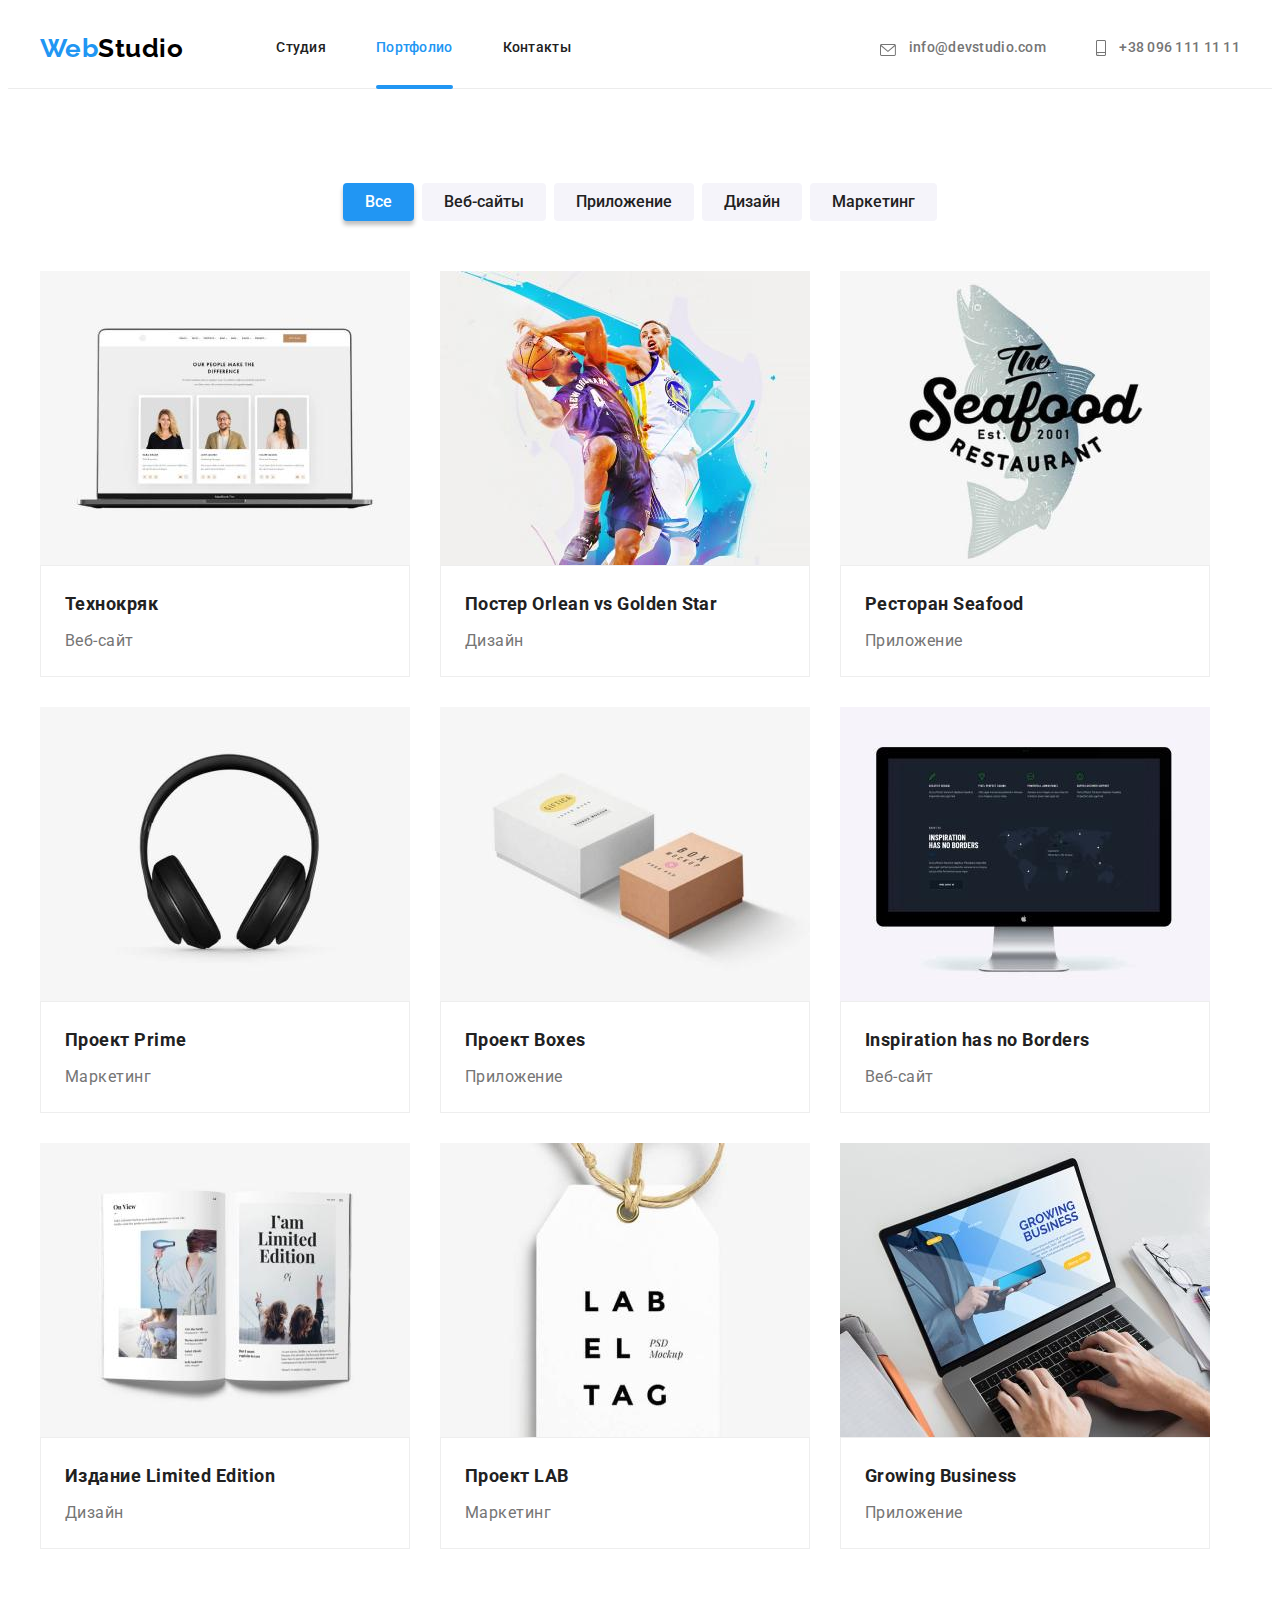
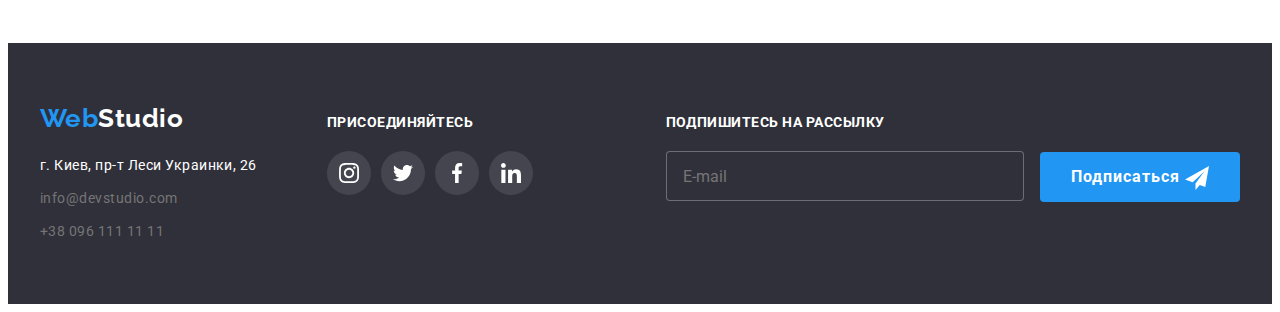
==== commit 8a037247: "редакт." ====
--- a/portfolio.html
+++ b/portfolio.html
@@ -53,7 +53,7 @@
     </header>
     <main>
         <section class="main-projects">
-            <div class="container main-projects">
+            <div class="container main-projects__container">
                 <h1 hidden>Примеры проектов</h1>
                 <ul class="main-projects__nav list">
                     <li class="main-projects__item"><button class="main-projects__btn--active btn" type="button">Все</button></li>
